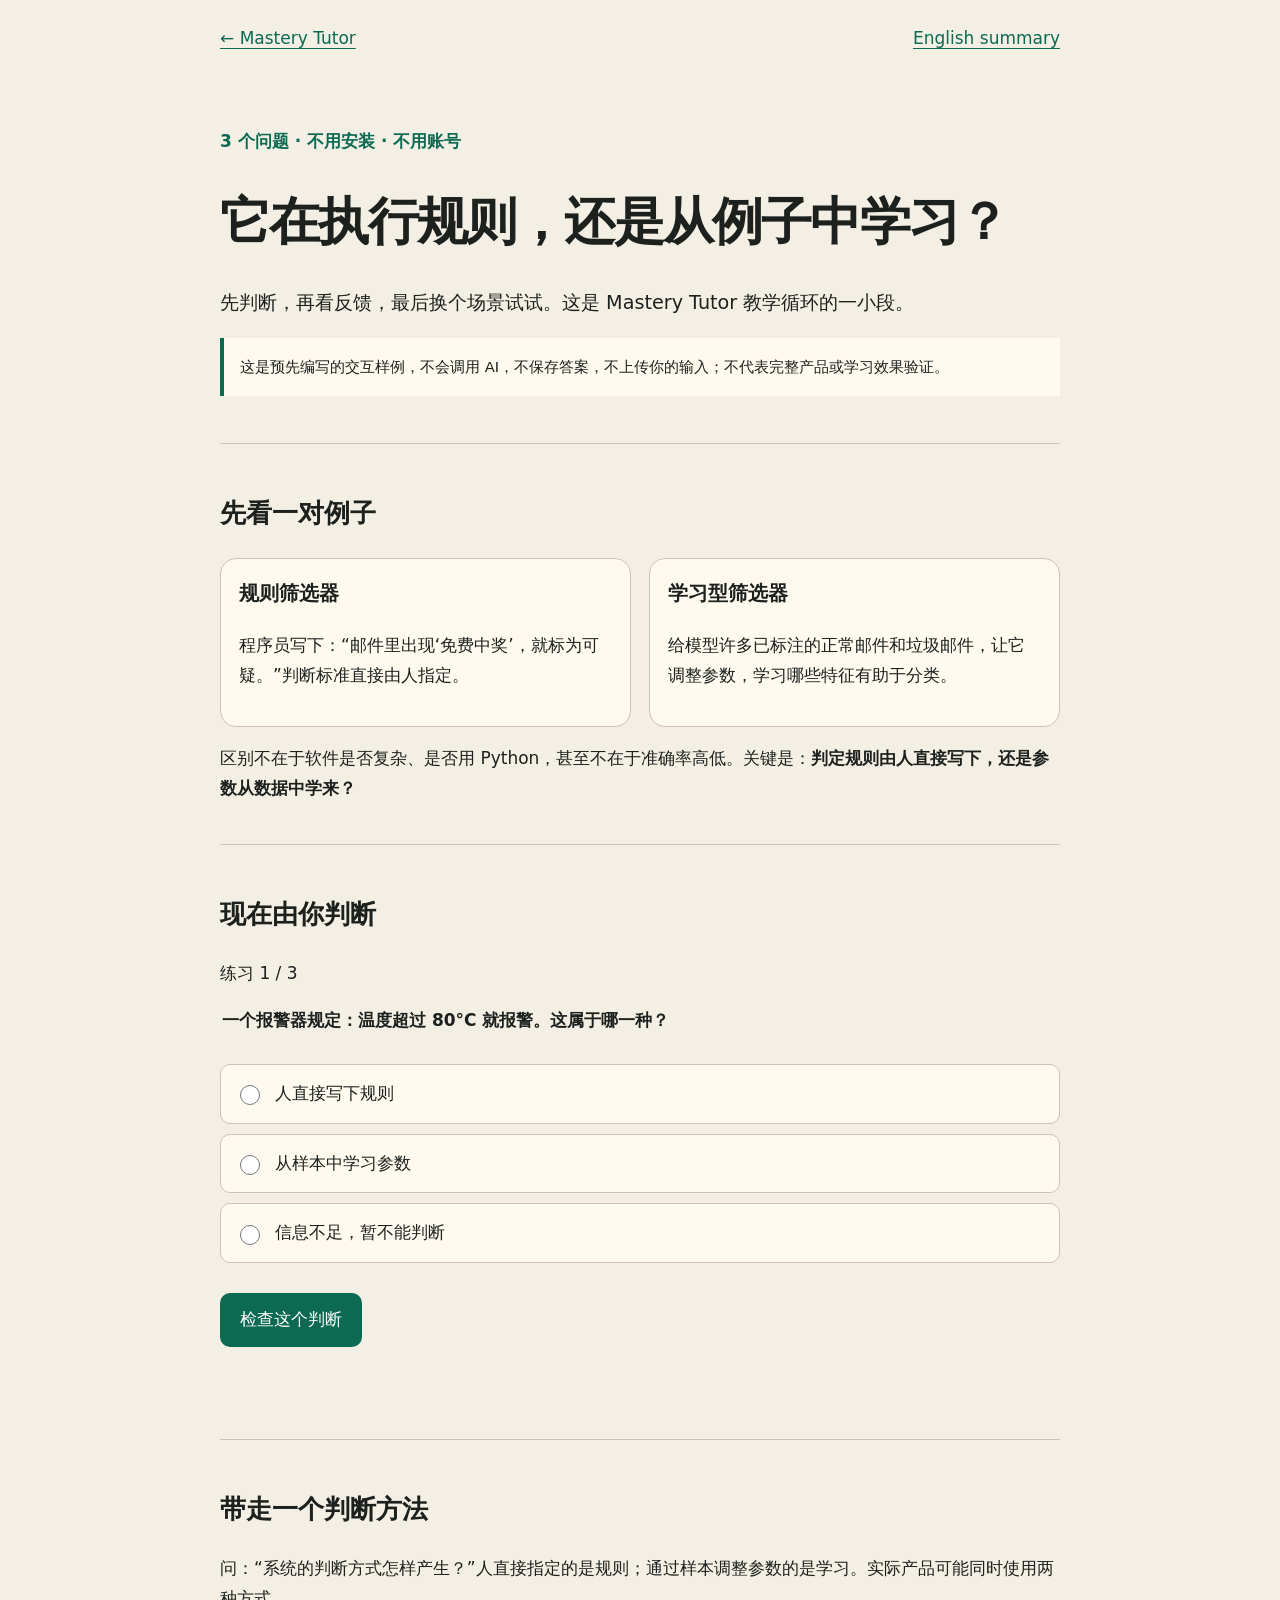
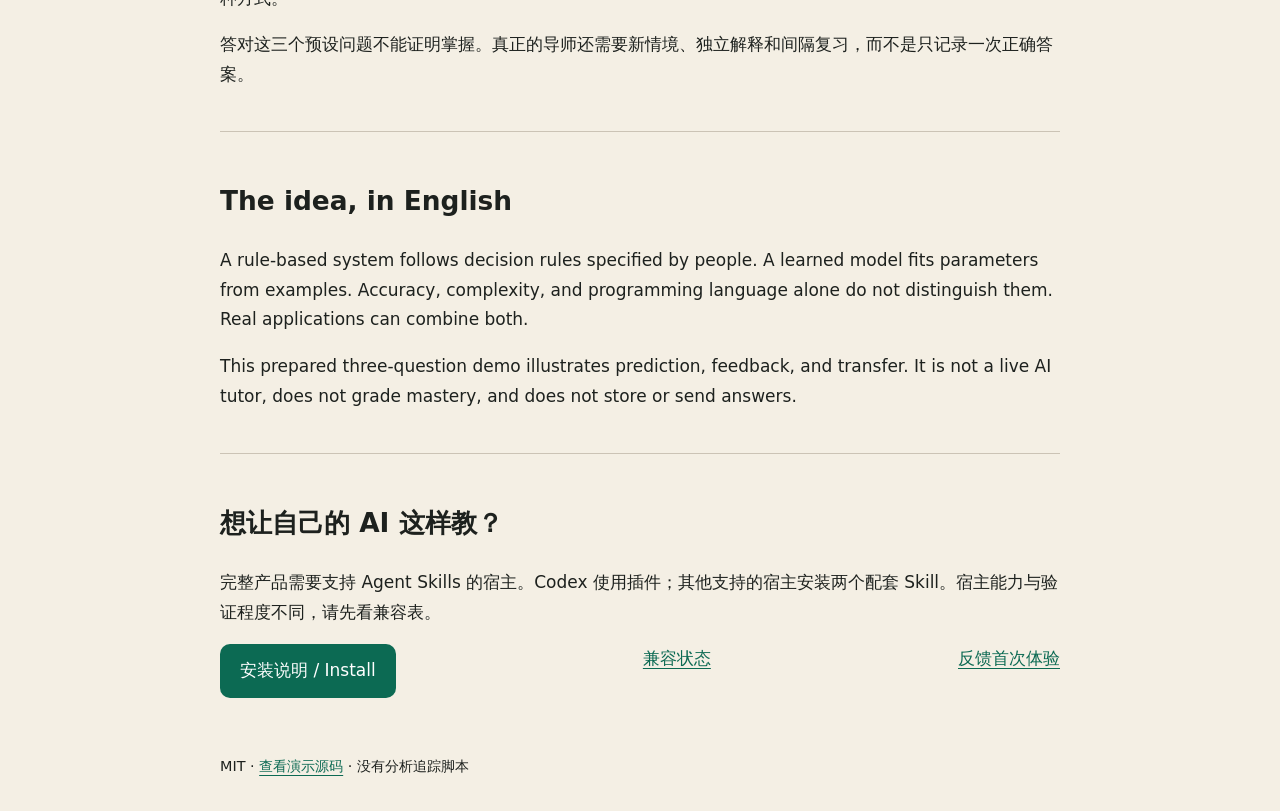
==== docs/demo.html @ 64298c46 "Make first use testable and publish gated engineering previews" ====
<!doctype html>
<html lang="zh-CN">
<head>
  <meta charset="utf-8">
  <meta name="viewport" content="width=device-width,initial-scale=1">
  <title>体验 AI 学习的一小课：规则与机器学习 · Mastery Tutor Demo</title>
  <meta name="description" content="无需安装、登录或 API 密钥，体验 Mastery Tutor 的预测、反馈与迁移练习。用三个例子理解手写规则与机器学习的区别。这是预设教学演示，不是实时 AI。">
  <link rel="canonical" href="https://fanfanfanfanfan626.github.io/mastery-tutor/demo.html">
  <meta property="og:title" content="先体验一小课，再决定是否安装 · Mastery Tutor">
  <meta property="og:description" content="No-install AI tutor demo: predict, get feedback, transfer. Prepared examples, not a live AI service.">
  <meta property="og:url" content="https://fanfanfanfanfan626.github.io/mastery-tutor/demo.html">
  <meta property="og:type" content="website">
  <link rel="stylesheet" href="assets/demo.css">
  <script src="assets/demo-engine.js" defer></script>
  <script src="assets/demo.js" defer></script>
</head>
<body>
  <a class="skip" href="#lesson">跳到课程</a>
  <main id="lesson">
    <nav aria-label="导航"><a href="./">← Mastery Tutor</a><a href="#english">English summary</a></nav>
    <header><p class="eyebrow">3 个问题 · 不用安装 · 不用账号</p><h1>它在执行规则，还是从例子中学习？</h1>
      <p class="lead">先判断，再看反馈，最后换个场景试试。这是 Mastery Tutor 教学循环的一小段。</p>
      <p class="notice">这是预先编写的交互样例，不会调用 AI，不保存答案，不上传你的输入；不代表完整产品或学习效果验证。</p>
    </header>
    <section aria-labelledby="example"><h2 id="example">先看一对例子</h2>
      <div class="pair"><article><h3>规则筛选器</h3><p>程序员写下：“邮件里出现‘免费中奖’，就标为可疑。”判断标准直接由人指定。</p></article>
      <article><h3>学习型筛选器</h3><p>给模型许多已标注的正常邮件和垃圾邮件，让它调整参数，学习哪些特征有助于分类。</p></article></div>
      <p>区别不在于软件是否复杂、是否用 Python，甚至不在于准确率高低。关键是：<strong>判定规则由人直接写下，还是参数从数据中学来？</strong></p>
    </section>
    <section aria-labelledby="practice"><h2 id="practice">现在由你判断</h2>
      <noscript><p>交互题需要 JavaScript。你仍可以阅读上面的例子和下方的概念总结。</p></noscript>
      <p id="step">准备 3 个练习</p>
      <form id="demo-form" hidden><fieldset><legend id="question"></legend><div id="choices"></div></fieldset>
        <button type="submit">检查这个判断</button></form>
      <p id="feedback" role="status" aria-live="polite"></p>
      <button id="next" type="button" hidden>换一个场景</button>
      <button id="restart" type="button" hidden>重新练习</button>
    </section>
    <section><h2>带走一个判断方法</h2><p>问：“系统的判断方式怎样产生？”人直接指定的是规则；通过样本调整参数的是学习。实际产品可能同时使用两种方式。</p>
      <p>答对这三个预设问题不能证明掌握。真正的导师还需要新情境、独立解释和间隔复习，而不是只记录一次正确答案。</p>
    </section>
    <section id="english" lang="en"><h2>The idea, in English</h2><p>A rule-based system follows decision rules specified by people. A learned model fits parameters from examples. Accuracy, complexity, and programming language alone do not distinguish them. Real applications can combine both.</p><p>This prepared three-question demo illustrates prediction, feedback, and transfer. It is not a live AI tutor, does not grade mastery, and does not store or send answers.</p></section>
    <section><h2>想让自己的 AI 这样教？</h2><p>完整产品需要支持 Agent Skills 的宿主。Codex 使用插件；其他支持的宿主安装两个配套 Skill。宿主能力与验证程度不同，请先看兼容表。</p>
      <div class="actions"><a class="button" href="https://github.com/fanfanfanfanfan626/mastery-tutor/blob/main/AI_INSTALL.md">安装说明 / Install</a><a href="https://github.com/fanfanfanfanfan626/mastery-tutor/blob/main/COMPATIBILITY.md">兼容状态</a><a href="https://github.com/fanfanfanfanfan626/mastery-tutor/issues/new?template=first-use.yml">反馈首次体验</a></div>
    </section>
    <footer>MIT · <a href="https://github.com/fanfanfanfanfan626/mastery-tutor/blob/main/docs/demo.html">查看演示源码</a> · 没有分析追踪脚本</footer>
  </main>
</body>
</html>
---- docs/assets/demo.css ----
:root{color-scheme:light;--paper:#f4efe4;--ink:#1d211e;--green:#0c6a53;--line:#cbc3b5}
*{box-sizing:border-box}body{margin:0;background:var(--paper);color:var(--ink);font:17px/1.75 system-ui,sans-serif}main{width:min(840px,calc(100% - 36px));margin:auto}nav,.actions{display:flex;gap:20px;flex-wrap:wrap;justify-content:space-between}nav{padding:24px 0}a{color:var(--green);text-underline-offset:4px}header{padding:32px 0}h1{font-size:clamp(2rem,6vw,3.2rem);line-height:1.18;letter-spacing:-.035em}h2{font-size:1.65rem}.lead{font-size:1.2rem}.eyebrow{color:var(--green);font-weight:700}.notice{padding:16px;border-left:4px solid var(--green);background:#fffaf0;font-size:.92rem}section{padding:24px 0;border-top:1px solid var(--line)}.pair{display:grid;grid-template-columns:1fr 1fr;gap:18px}article{background:#fffaf0;border:1px solid var(--line);border-radius:16px;padding:18px}article h3{margin-top:0}fieldset{border:0;padding:0;margin:0 0 20px}legend{font-weight:700;margin-bottom:18px}label{display:flex;align-items:center;gap:12px;background:#fffaf0;border:1px solid var(--line);padding:14px;margin:10px 0;border-radius:10px;cursor:pointer}input{width:20px;height:20px;flex:0 0 auto}button,.button{font:inherit;background:var(--green);color:white;padding:12px 20px;border:0;border-radius:10px;cursor:pointer;text-decoration:none;display:inline-block}button:disabled{opacity:.6;cursor:default}:focus-visible{outline:3px solid #c45c25;outline-offset:4px}#feedback{min-height:2em}footer{padding:32px 0;font-size:.9rem}.skip{position:absolute;left:10px;top:-80px;background:white;padding:12px}.skip:focus{top:10px}[hidden]{display:none!important}@media(max-width:560px){.pair{grid-template-columns:1fr}header{padding-top:12px}}
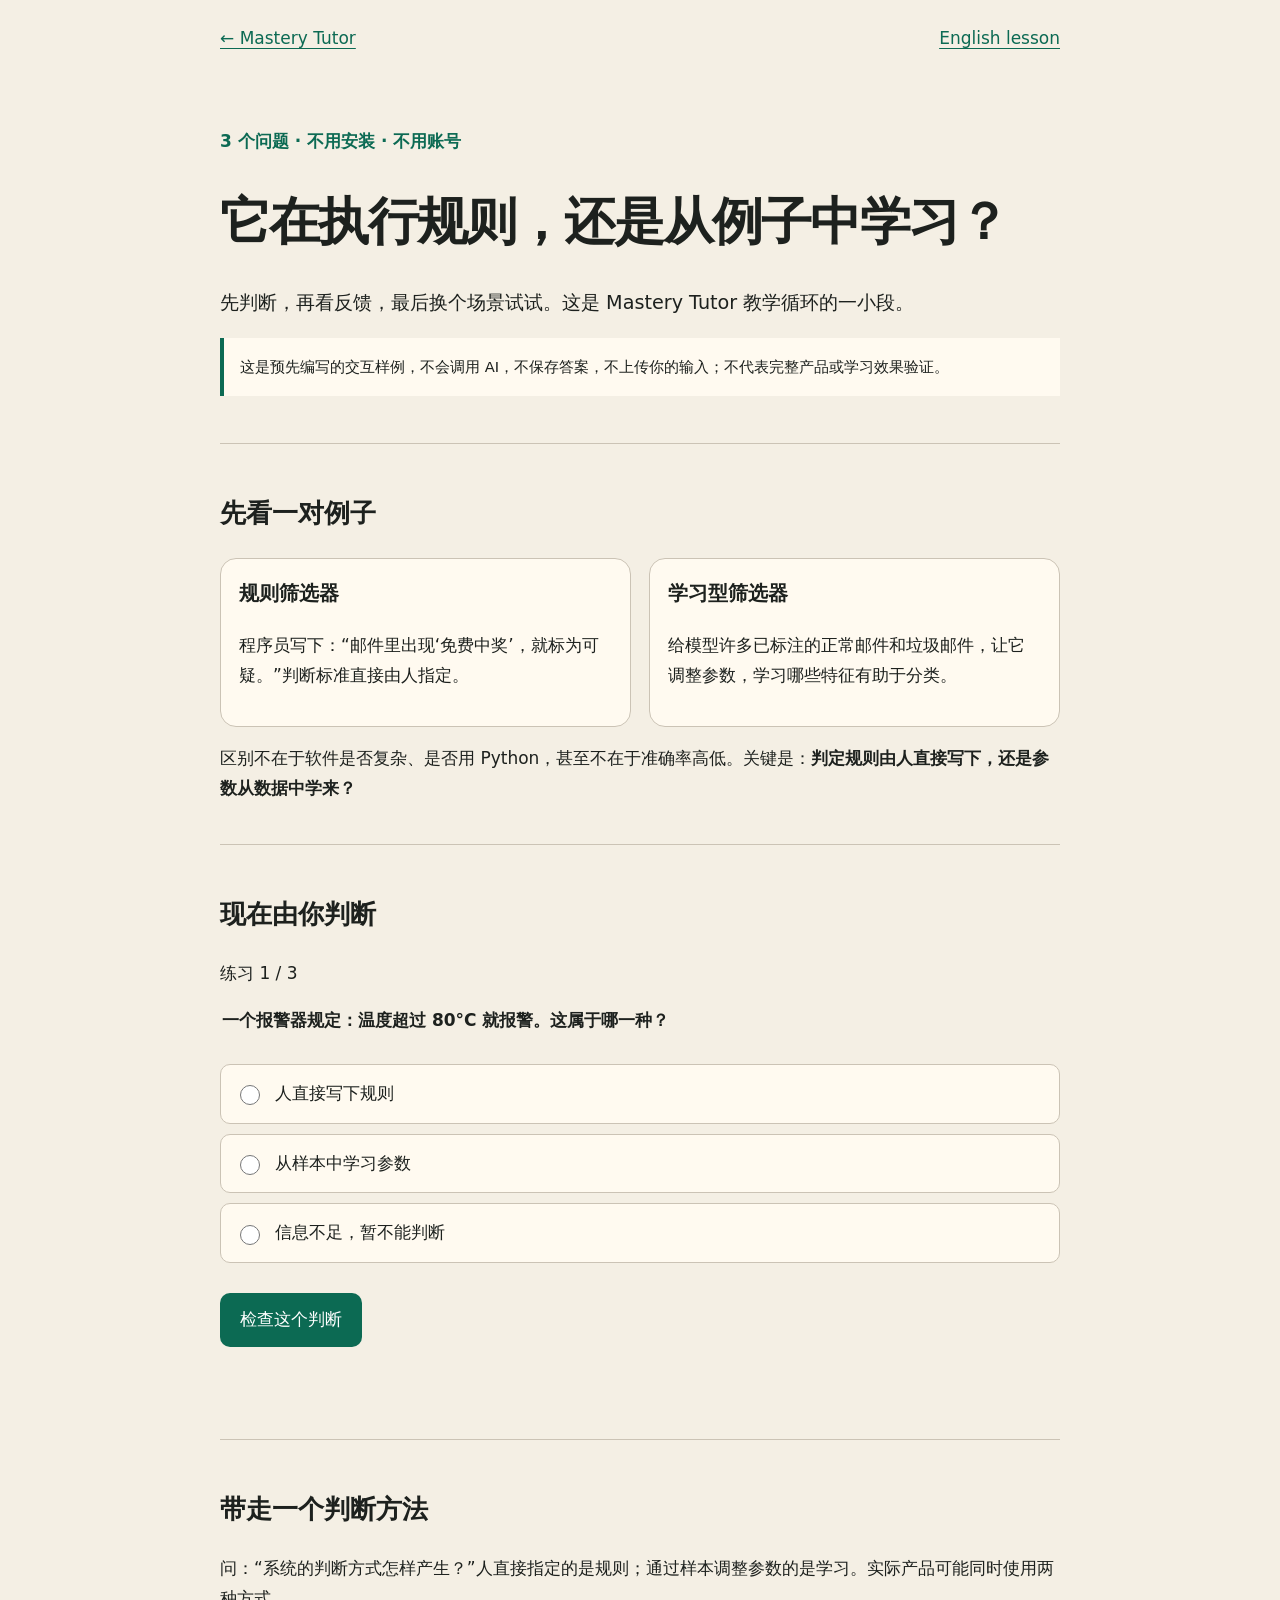
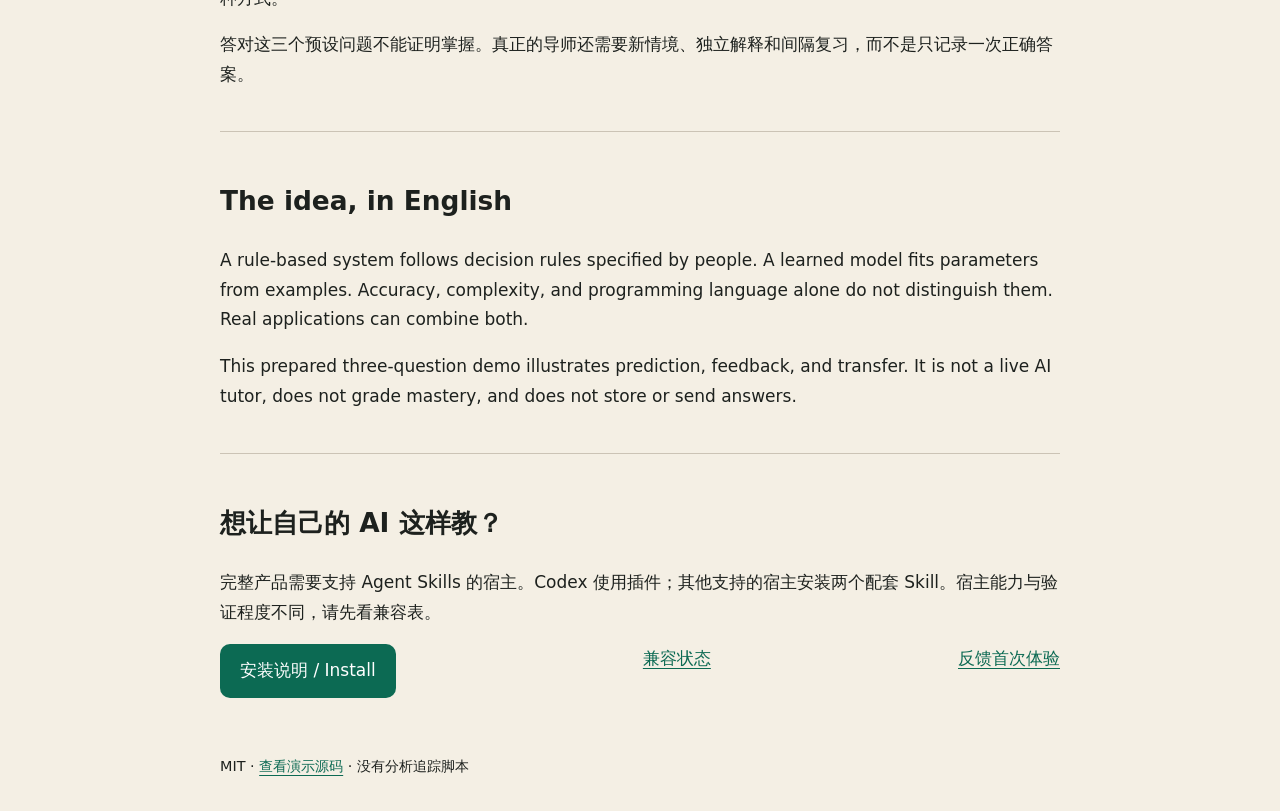
==== commit 67272f8f: "Recover interrupted portable installs and improve bilingual first use" ====
--- a/docs/demo.html
+++ b/docs/demo.html
@@ -6,6 +6,8 @@
   <title>体验 AI 学习的一小课：规则与机器学习 · Mastery Tutor Demo</title>
   <meta name="description" content="无需安装、登录或 API 密钥，体验 Mastery Tutor 的预测、反馈与迁移练习。用三个例子理解手写规则与机器学习的区别。这是预设教学演示，不是实时 AI。">
   <link rel="canonical" href="https://fanfanfanfanfan626.github.io/mastery-tutor/demo.html">
+  <link rel="alternate" hreflang="zh-CN" href="https://fanfanfanfanfan626.github.io/mastery-tutor/demo.html">
+  <link rel="alternate" hreflang="en" href="https://fanfanfanfanfan626.github.io/mastery-tutor/demo.en.html">
   <meta property="og:title" content="先体验一小课，再决定是否安装 · Mastery Tutor">
   <meta property="og:description" content="No-install AI tutor demo: predict, get feedback, transfer. Prepared examples, not a live AI service.">
   <meta property="og:url" content="https://fanfanfanfanfan626.github.io/mastery-tutor/demo.html">
@@ -17,7 +19,7 @@
 <body>
   <a class="skip" href="#lesson">跳到课程</a>
   <main id="lesson">
-    <nav aria-label="导航"><a href="./">← Mastery Tutor</a><a href="#english">English summary</a></nav>
+    <nav aria-label="导航"><a href="./">← Mastery Tutor</a><a href="demo.en.html" lang="en" hreflang="en">English lesson</a></nav>
     <header><p class="eyebrow">3 个问题 · 不用安装 · 不用账号</p><h1>它在执行规则，还是从例子中学习？</h1>
       <p class="lead">先判断，再看反馈，最后换个场景试试。这是 Mastery Tutor 教学循环的一小段。</p>
       <p class="notice">这是预先编写的交互样例，不会调用 AI，不保存答案，不上传你的输入；不代表完整产品或学习效果验证。</p>
@@ -29,12 +31,12 @@
     </section>
     <section aria-labelledby="practice"><h2 id="practice">现在由你判断</h2>
       <noscript><p>交互题需要 JavaScript。你仍可以阅读上面的例子和下方的概念总结。</p></noscript>
-      <p id="step">准备 3 个练习</p>
+      <p id="step">练习加载后将在这里显示；也可以直接阅读本页例子与总结。</p>
       <form id="demo-form" hidden><fieldset><legend id="question"></legend><div id="choices"></div></fieldset>
         <button type="submit">检查这个判断</button></form>
       <p id="feedback" role="status" aria-live="polite"></p>
-      <button id="next" type="button" hidden>换一个场景</button>
-      <button id="restart" type="button" hidden>重新练习</button>
+      <button id="next" type="button" aria-describedby="feedback" hidden>换一个场景</button>
+      <button id="restart" type="button" aria-describedby="feedback" hidden>重新练习</button>
     </section>
     <section><h2>带走一个判断方法</h2><p>问：“系统的判断方式怎样产生？”人直接指定的是规则；通过样本调整参数的是学习。实际产品可能同时使用两种方式。</p>
       <p>答对这三个预设问题不能证明掌握。真正的导师还需要新情境、独立解释和间隔复习，而不是只记录一次正确答案。</p>
